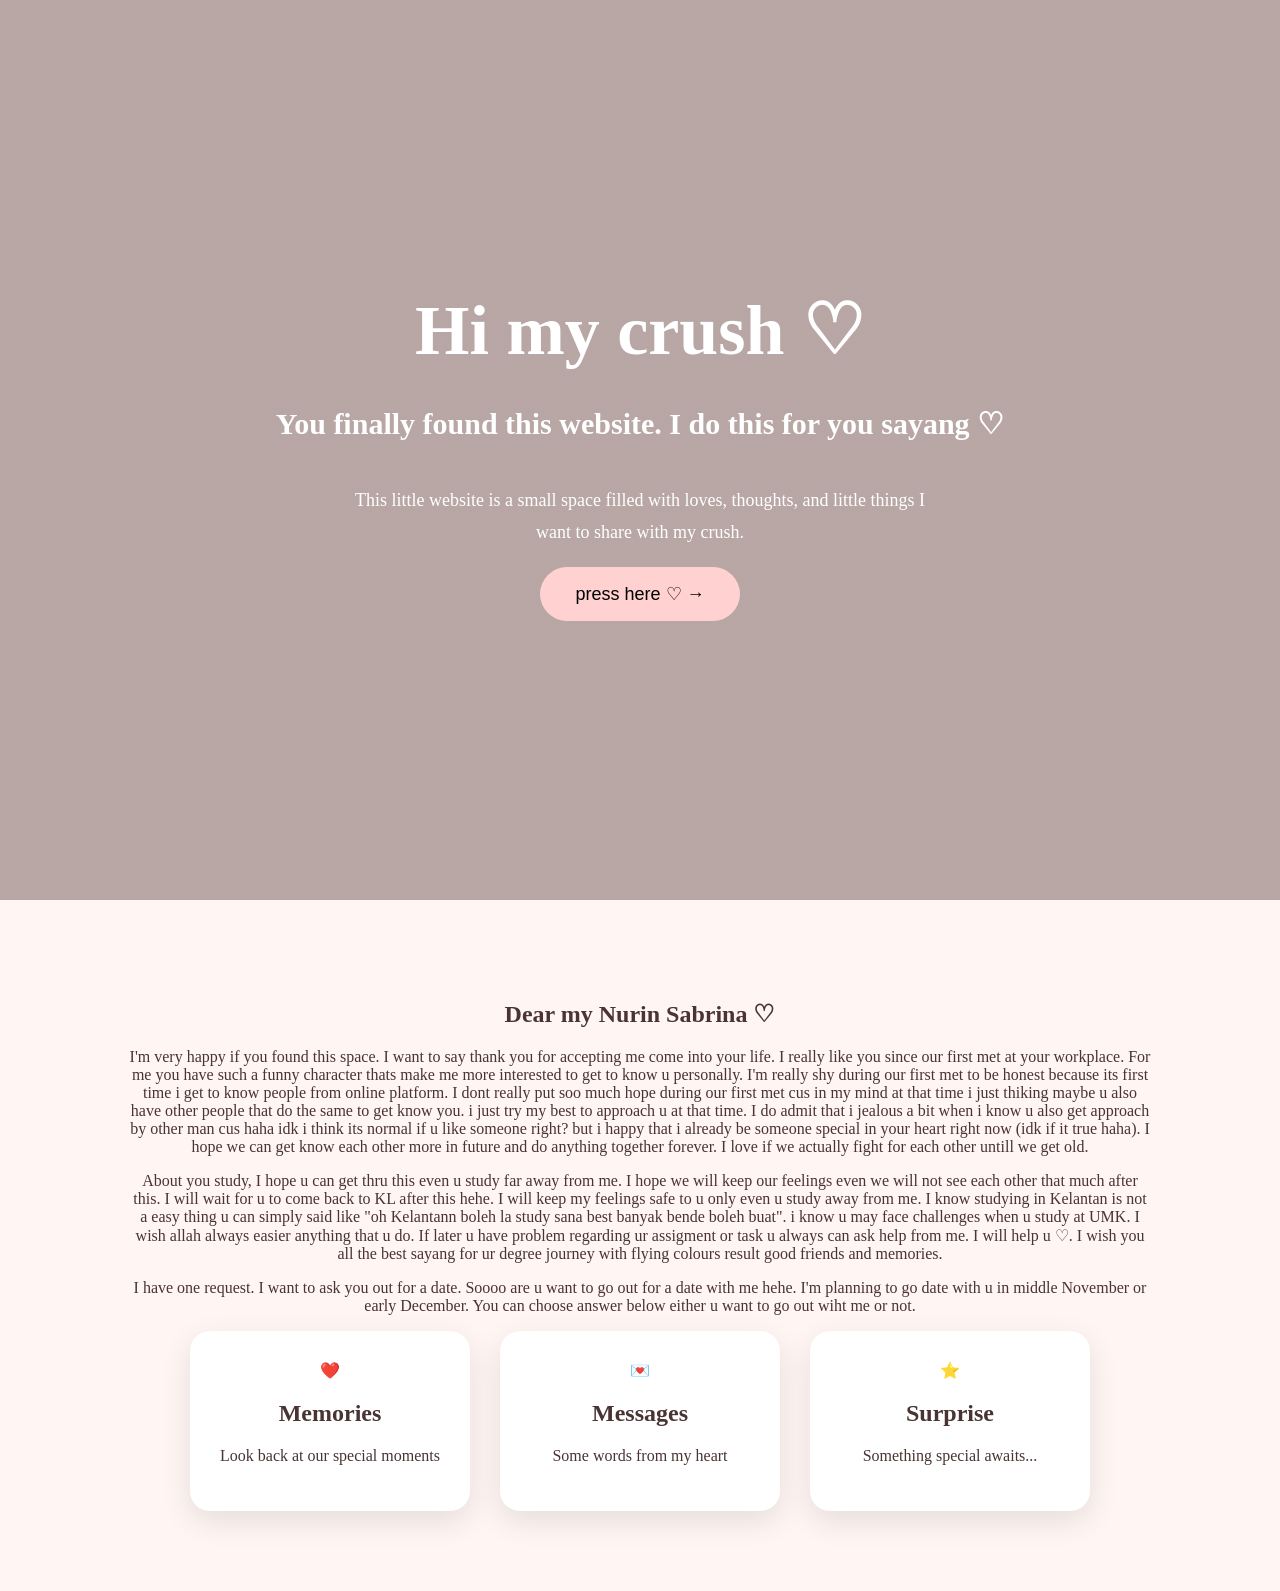
==== index.html @ 5b3f19c7 "Update index.html" ====
<!DOCTYPE html>
<html lang="en">

<head>
    <meta charset="UTF-8">
    <meta name="viewport" content="width=device-width, initial-scale=1.0">

    <title>My Future♡</title>

    <link rel="stylesheet" href="style.css">
</head>

<body>

    <section class="hero">

        <h1>Hi my crush ♡</h1>

        <h2>You finally found this website. I do this for you sayang ♡</h2>

        <p>
            This little website is a small space
            filled with loves, thoughts,
            and little things I want to share with my crush.
        </p>

        <button onclick="startWebsite()">
           press here ♡ →
        </button>

    </section>


    <section class="explore">

        <h1>Dear my Nurin Sabrina ♡</h1>

        <p>
            I'm very happy if you found this space. I want to say thank you for accepting me come into your life. I really like you since our first met at your workplace.
            For me you have such a funny character thats make me more interested to get to know u personally. I'm really shy during our first met to be honest because its
            first time i get to know people from online platform. I dont really put soo much hope during our first met cus in my mind at that time i just thiking maybe u 
            also have other people that do the same to get know you. i just try my best to approach u at that time. I do admit that i jealous a bit when i know u also get
            approach by other man cus haha idk i think its normal if u like someone right? but i happy that i already be someone special in your heart right now
            (idk if it true haha). I hope we can get know each other more in future and do anything together forever. I love if we actually fight for each other untill we
            get old. 
        </p>
        <p>
            About you study, I hope u can get thru this even u study far away from me. I hope we will keep our feelings even we will not see each other that much after this.
            I will wait for u to come back to KL after this hehe. I will keep my feelings safe to u only even u study away from me. I know studying in Kelantan is not a easy
            thing u can simply said like "oh Kelantann boleh la study sana best banyak bende boleh buat". i know u may face challenges when u study at UMK. I wish allah 
            always easier anything that u do. If later u have problem regarding ur assigment or task u always can ask help from me. I will help u ♡. I wish you all the best 
            sayang for ur degree journey with flying colours result good friends and memories. 
        </p>
        <p>
                                              I have one request. I want to ask you out for a date. Soooo are u want to go out for a date with me hehe.
                                              I'm planning to go date with u in middle November or early December. You can choose answer below either u
                                                                                  want to go out wiht me or not.
        </p>
        <div class="cards">

            <div class="card" onclick="showMessage('memories')">
                ❤️
                <h2>Memories</h2>
                <p>Look back at our special moments</p>
            </div>

            <div class="card" onclick="showMessage('messages')">
                💌
                <h2>Messages</h2>
                <p>Some words from my heart</p>
            </div>

            <div class="card" onclick="showMessage('surprise')">
                ⭐
                <h2>Surprise</h2>
                <p>Something special awaits...</p>
            </div>

        </div>

    </section>


    <script src="script.js"></script>

</body>

</html>
---- style.css ----
body {
    margin: 0;
    font-family: "Comic Sans MS", cursive;
    background: #fff5f2;
    color: #493333;
}

.hero {
    min-height: 100vh;

    display: flex;
    flex-direction: column;
    justify-content: center;
    align-items: center;

    text-align: center;

    background:
        linear-gradient(
            rgba(50, 20, 20, 0.35),
            rgba(50, 20, 20, 0.35)
        ),
        url("images/sunset.jpg");

    background-size: cover;
    background-position: center;

    color: white;
}

.hero h1 {
    font-size: 70px;
    margin: 10px;
}

.hero h2 {
    font-size: 30px;
}

.hero p {
    max-width: 600px;
    font-size: 18px;
    line-height: 1.8;
}

button {
    padding: 16px 35px;

    border: none;
    border-radius: 30px;

    background: #ffd1d1;

    font-size: 18px;

    cursor: pointer;

    transition: 0.3s;
}

button:hover {
    transform: scale(1.1);
}

.explore {
    padding: 80px 10%;
    text-align: center;
}

.cards {
    display: flex;
    justify-content: center;
    gap: 30px;
    flex-wrap: wrap;
}

.card {
    width: 220px;
    padding: 30px;

    background: white;

    border-radius: 20px;

    box-shadow: 0 10px 30px rgba(0,0,0,0.1);

    cursor: pointer;

    transition: 0.3s;
}

.card:hover {
    transform: translateY(-10px) rotate(1deg);
}
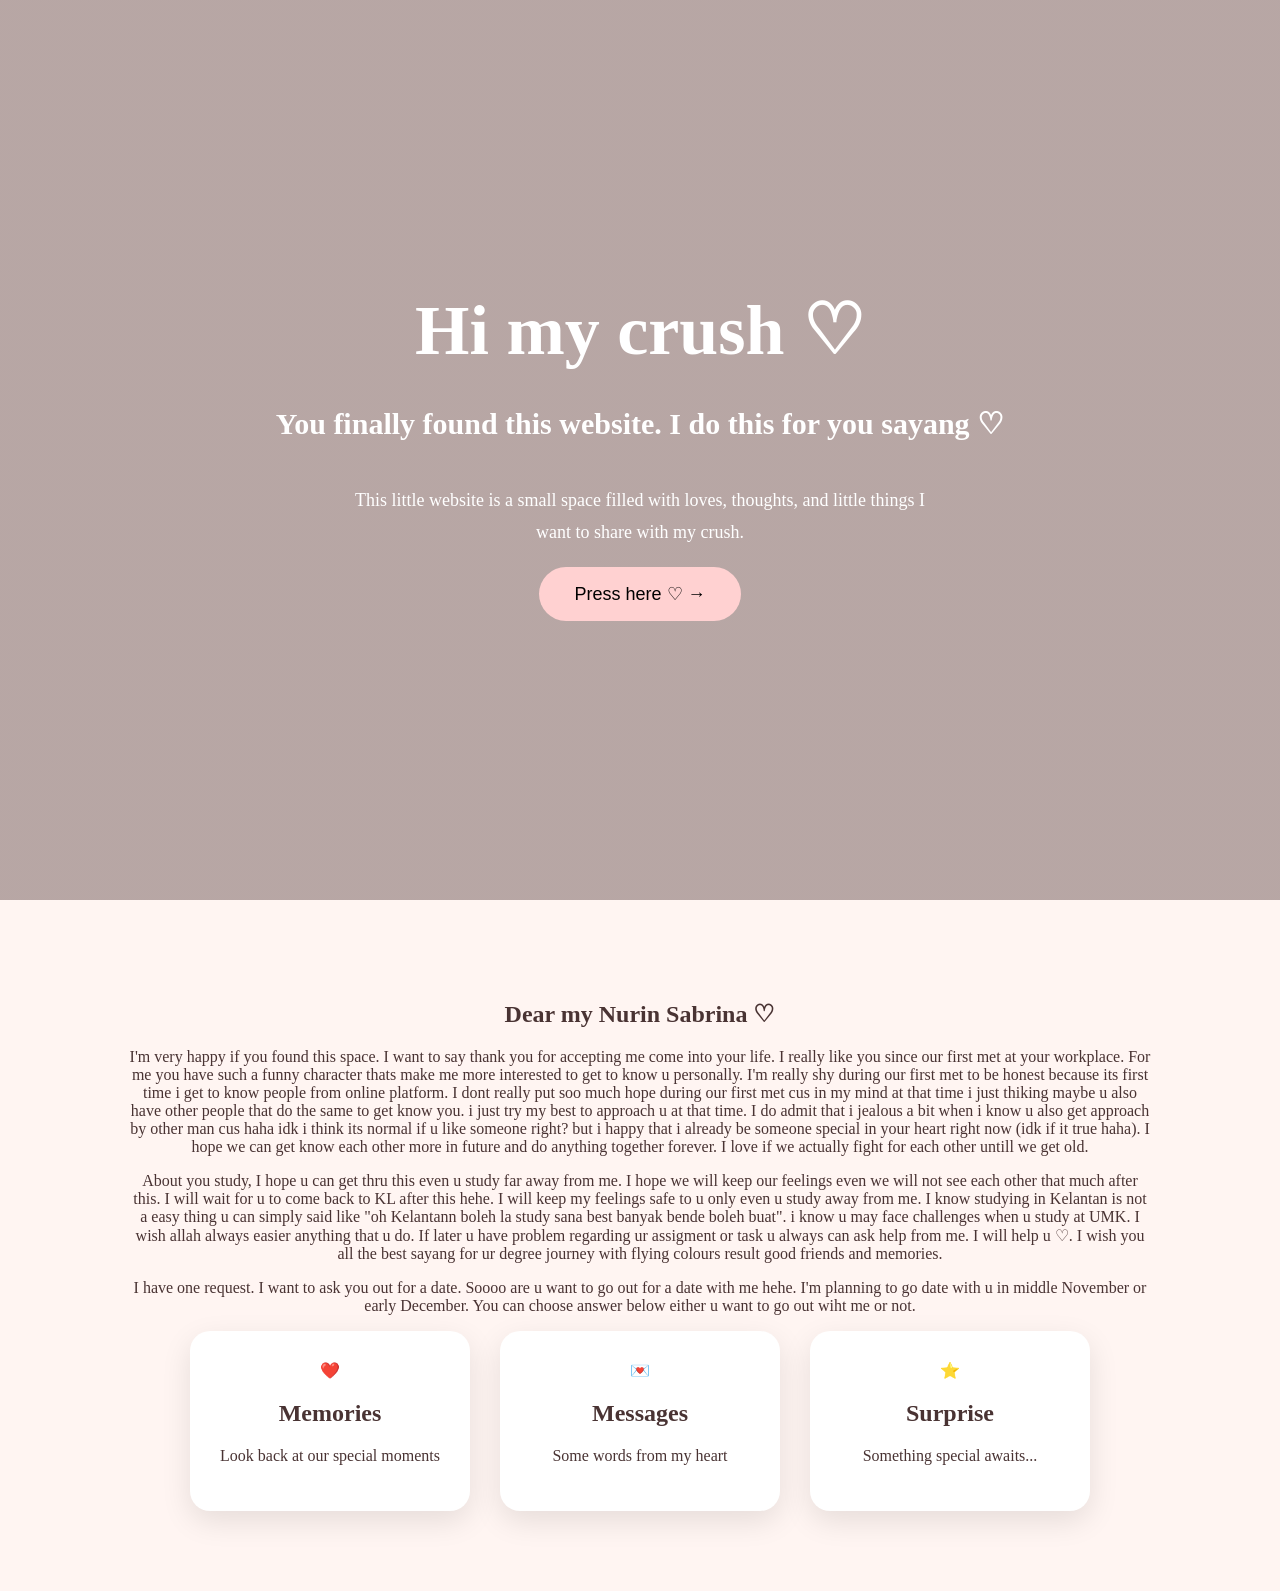
==== commit 241ea30b: "Update index.html" ====
--- a/index.html
+++ b/index.html
@@ -25,7 +25,7 @@
         </p>
 
         <button onclick="startWebsite()">
-           press here ♡ →
+           Press here ♡ →
         </button>
 
     </section>
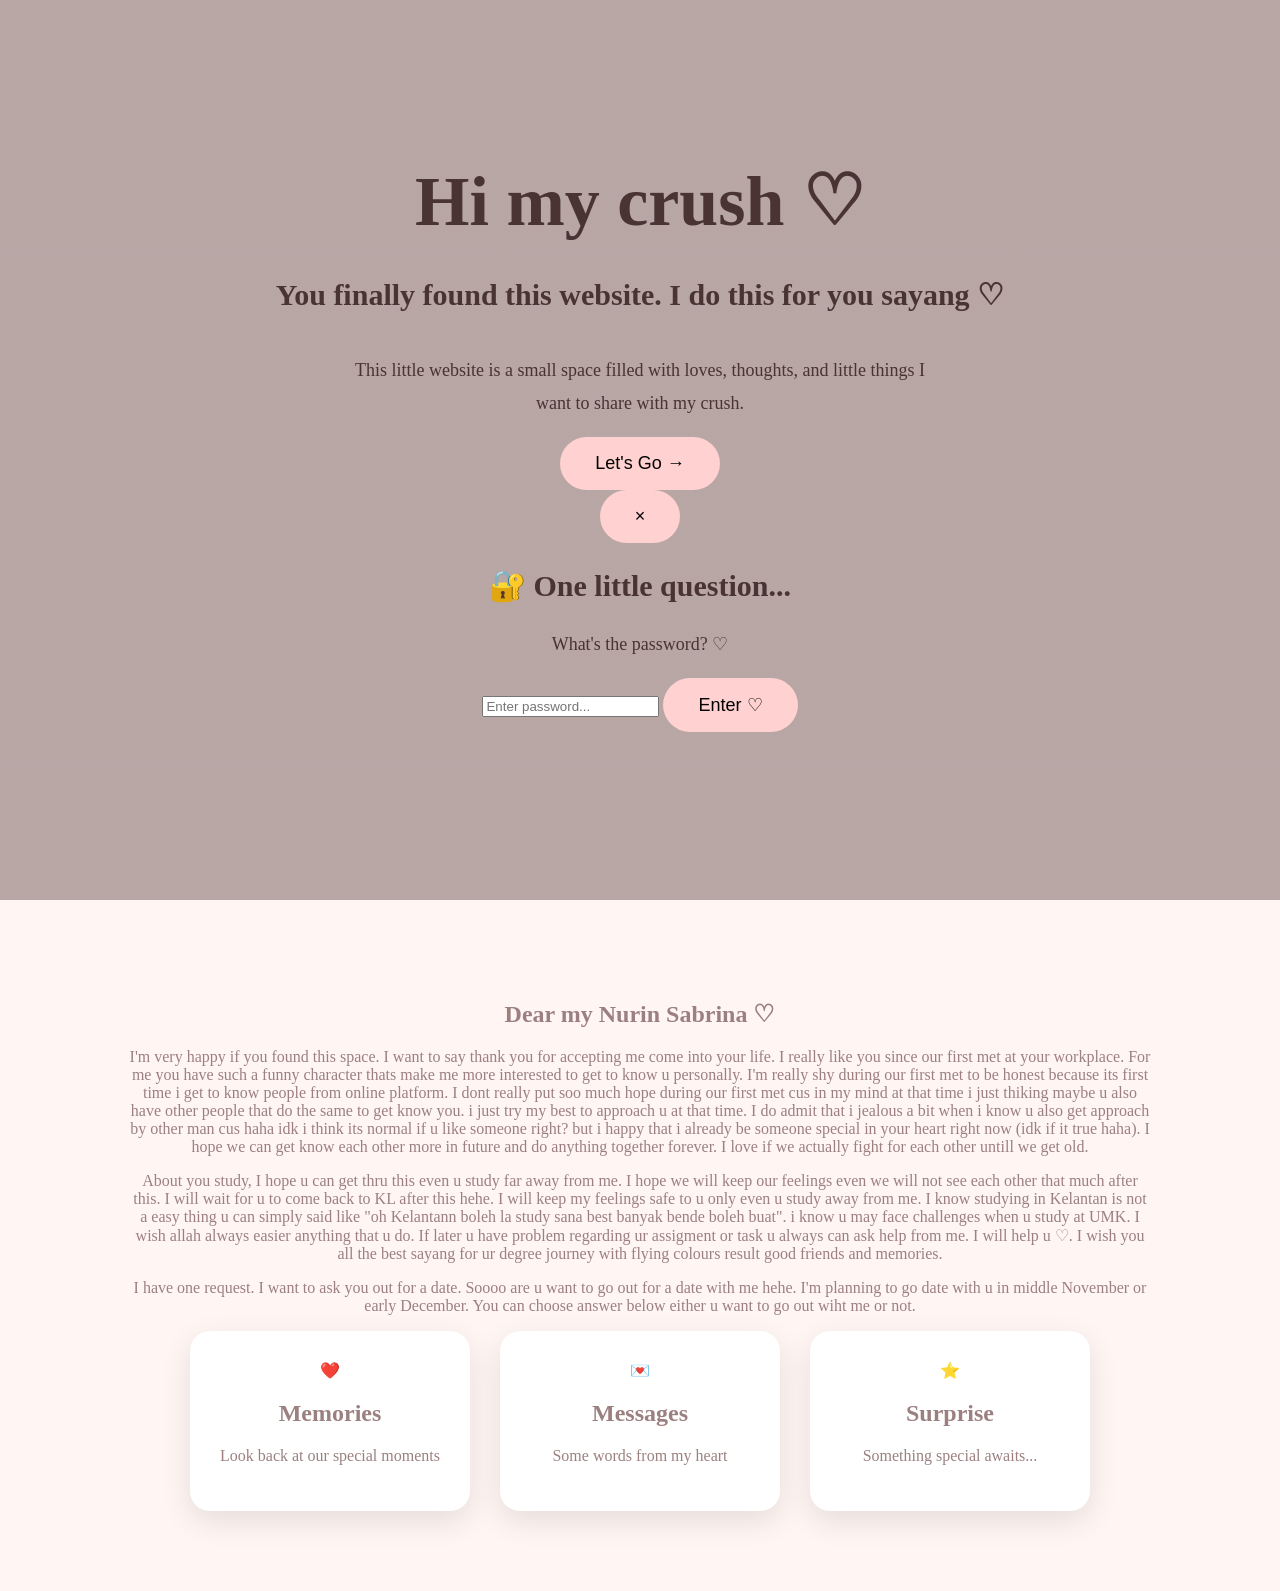
==== commit e68f9f5b: "Update index.html" ====
--- a/index.html
+++ b/index.html
@@ -24,9 +24,35 @@
             and little things I want to share with my crush.
         </p>
 
-        <button onclick="startWebsite()">
-           Press here ♡ →
+        <button onclick="openPassword()">
+    Let's Go →
+</button>
+
+<div id="passwordBox" class="password-box">
+
+    <div class="password-content">
+
+        <button class="close" onclick="closePassword()">×</button>
+
+        <h2>🔐 One little question...</h2>
+
+        <p>What's the password? ♡</p>
+
+        <input
+            type="password"
+            id="passwordInput"
+            placeholder="Enter password..."
+        >
+
+        <button onclick="checkPassword()">
+            Enter ♡
         </button>
+
+        <p id="wrongPassword"></p>
+
+    </div>
+
+</div>
 
     </section>
 
--- a/style.css
+++ b/style.css
@@ -2,7 +2,8 @@
     margin: 0;
     font-family: "Comic Sans MS", cursive;
     background: #fff5f2;
-    color: #493333;
+    color: #9c8080;
+ 
 }
 
 .hero {
@@ -25,7 +26,7 @@
     background-size: cover;
     background-position: center;
 
-    color: white;
+    color: #493333;
 }
 
 .hero h1 {
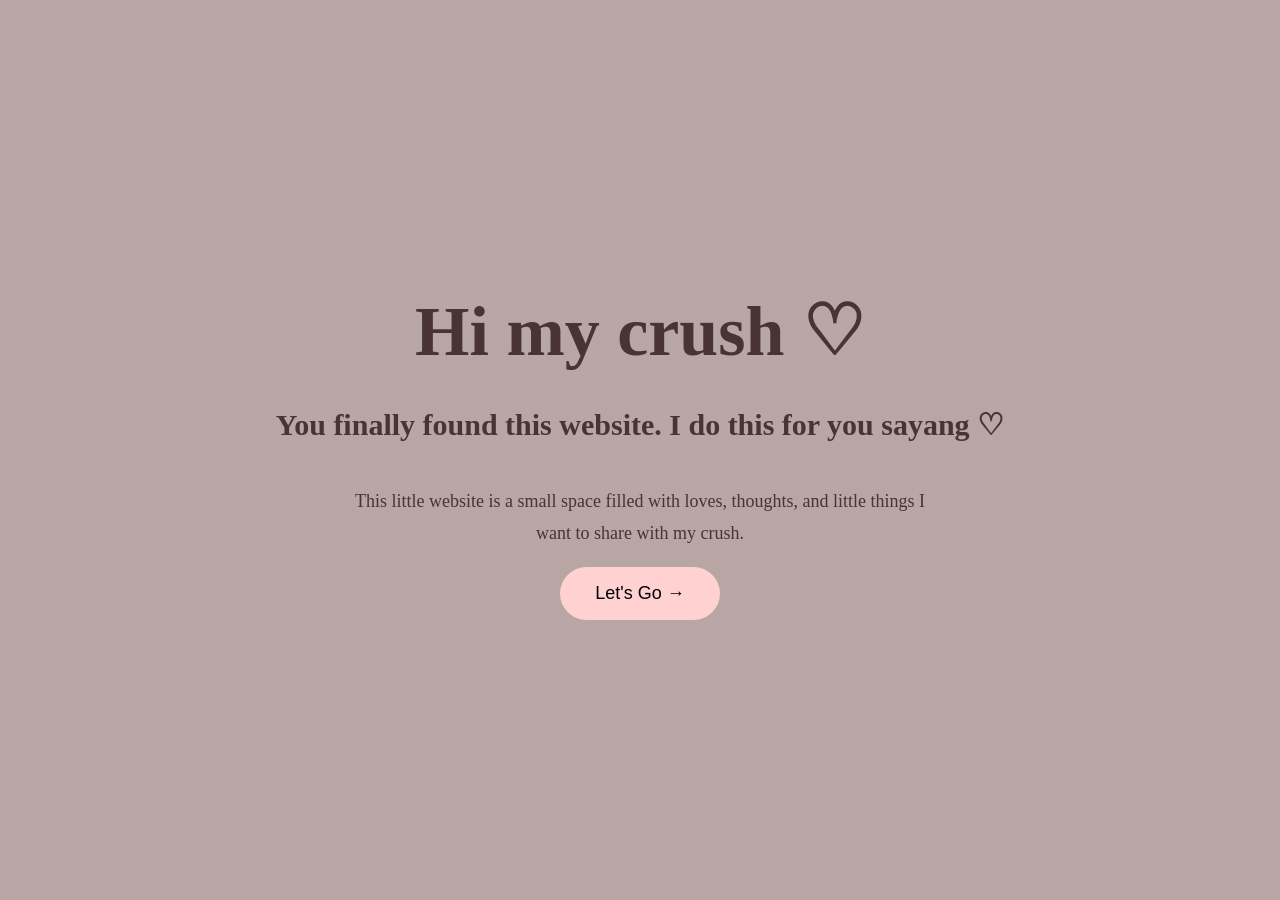
==== commit a7c0226c: "Update index.html" ====
--- a/index.html
+++ b/index.html
@@ -57,56 +57,6 @@
     </section>
 
 
-    <section class="explore">
-
-        <h1>Dear my Nurin Sabrina ♡</h1>
-
-        <p>
-            I'm very happy if you found this space. I want to say thank you for accepting me come into your life. I really like you since our first met at your workplace.
-            For me you have such a funny character thats make me more interested to get to know u personally. I'm really shy during our first met to be honest because its
-            first time i get to know people from online platform. I dont really put soo much hope during our first met cus in my mind at that time i just thiking maybe u 
-            also have other people that do the same to get know you. i just try my best to approach u at that time. I do admit that i jealous a bit when i know u also get
-            approach by other man cus haha idk i think its normal if u like someone right? but i happy that i already be someone special in your heart right now
-            (idk if it true haha). I hope we can get know each other more in future and do anything together forever. I love if we actually fight for each other untill we
-            get old. 
-        </p>
-        <p>
-            About you study, I hope u can get thru this even u study far away from me. I hope we will keep our feelings even we will not see each other that much after this.
-            I will wait for u to come back to KL after this hehe. I will keep my feelings safe to u only even u study away from me. I know studying in Kelantan is not a easy
-            thing u can simply said like "oh Kelantann boleh la study sana best banyak bende boleh buat". i know u may face challenges when u study at UMK. I wish allah 
-            always easier anything that u do. If later u have problem regarding ur assigment or task u always can ask help from me. I will help u ♡. I wish you all the best 
-            sayang for ur degree journey with flying colours result good friends and memories. 
-        </p>
-        <p>
-                                              I have one request. I want to ask you out for a date. Soooo are u want to go out for a date with me hehe.
-                                              I'm planning to go date with u in middle November or early December. You can choose answer below either u
-                                                                                  want to go out wiht me or not.
-        </p>
-        <div class="cards">
-
-            <div class="card" onclick="showMessage('memories')">
-                ❤️
-                <h2>Memories</h2>
-                <p>Look back at our special moments</p>
-            </div>
-
-            <div class="card" onclick="showMessage('messages')">
-                💌
-                <h2>Messages</h2>
-                <p>Some words from my heart</p>
-            </div>
-
-            <div class="card" onclick="showMessage('surprise')">
-                ⭐
-                <h2>Surprise</h2>
-                <p>Something special awaits...</p>
-            </div>
-
-        </div>
-
-    </section>
-
-
     <script src="script.js"></script>
 
 </body>
--- a/style.css
+++ b/style.css
@@ -93,3 +93,79 @@
 .card:hover {
     transform: translateY(-10px) rotate(1deg);
 }
+
+/* PASSWORD POPUP */
+
+.password-box {
+    display: none;
+
+    position: fixed;
+    inset: 0;
+
+    background: rgba(0, 0, 0, 0.5);
+
+    justify-content: center;
+    align-items: center;
+
+    z-index: 1000;
+}
+
+.password-content {
+    background: #fff5f2;
+
+    padding: 40px;
+
+    border-radius: 25px;
+
+    text-align: center;
+
+    width: 350px;
+
+    box-shadow: 0 20px 50px rgba(0, 0, 0, 0.2);
+}
+
+.password-content h2 {
+    color: #493333;
+}
+
+.password-content p {
+    color: #9c8080;
+}
+
+.password-content input {
+    width: 80%;
+
+    padding: 14px;
+
+    margin: 15px 0;
+
+    border: 2px solid #ffd1d1;
+
+    border-radius: 20px;
+
+    text-align: center;
+
+    font-size: 16px;
+
+    outline: none;
+}
+
+.close {
+    background: none;
+
+    font-size: 30px;
+
+    padding: 0;
+
+    float: right;
+
+    color: #9c8080;
+}
+
+.close:hover {
+    transform: none;
+}
+
+#wrongPassword {
+    color: #d66;
+}
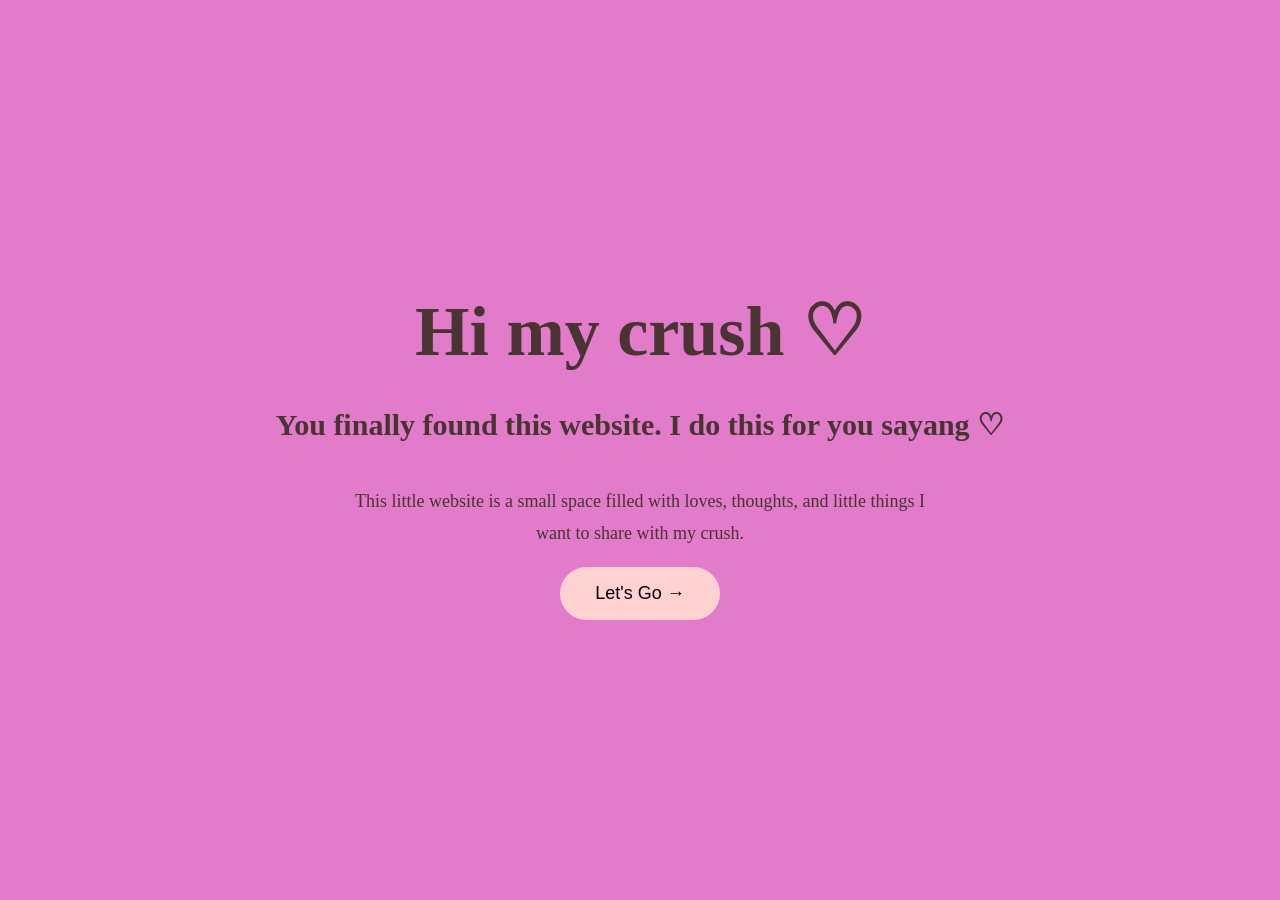
==== commit 0b7f9db8: "Update index.html" ====
--- a/index.html
+++ b/index.html
@@ -10,7 +10,7 @@
     <link rel="stylesheet" href="style.css">
 </head>
 
-<body>
+<body class="page1">
 
     <section class="hero">
 
--- a/style.css
+++ b/style.css
@@ -1,9 +1,16 @@
 body {
     margin: 0;
     font-family: "Comic Sans MS", cursive;
-    background: #fff5f2;
-    color: #9c8080;
+    
  
+}
+
+body.page1 {
+    background-color: #e17bca;
+}
+
+body.page2 {
+    background-color: #fff5f2;
 }
 
 .hero {
@@ -15,16 +22,6 @@
     align-items: center;
 
     text-align: center;
-
-    background:
-        linear-gradient(
-            rgba(50, 20, 20, 0.35),
-            rgba(50, 20, 20, 0.35)
-        ),
-        url("images/sunset.jpg");
-
-    background-size: cover;
-    background-position: center;
 
     color: #493333;
 }
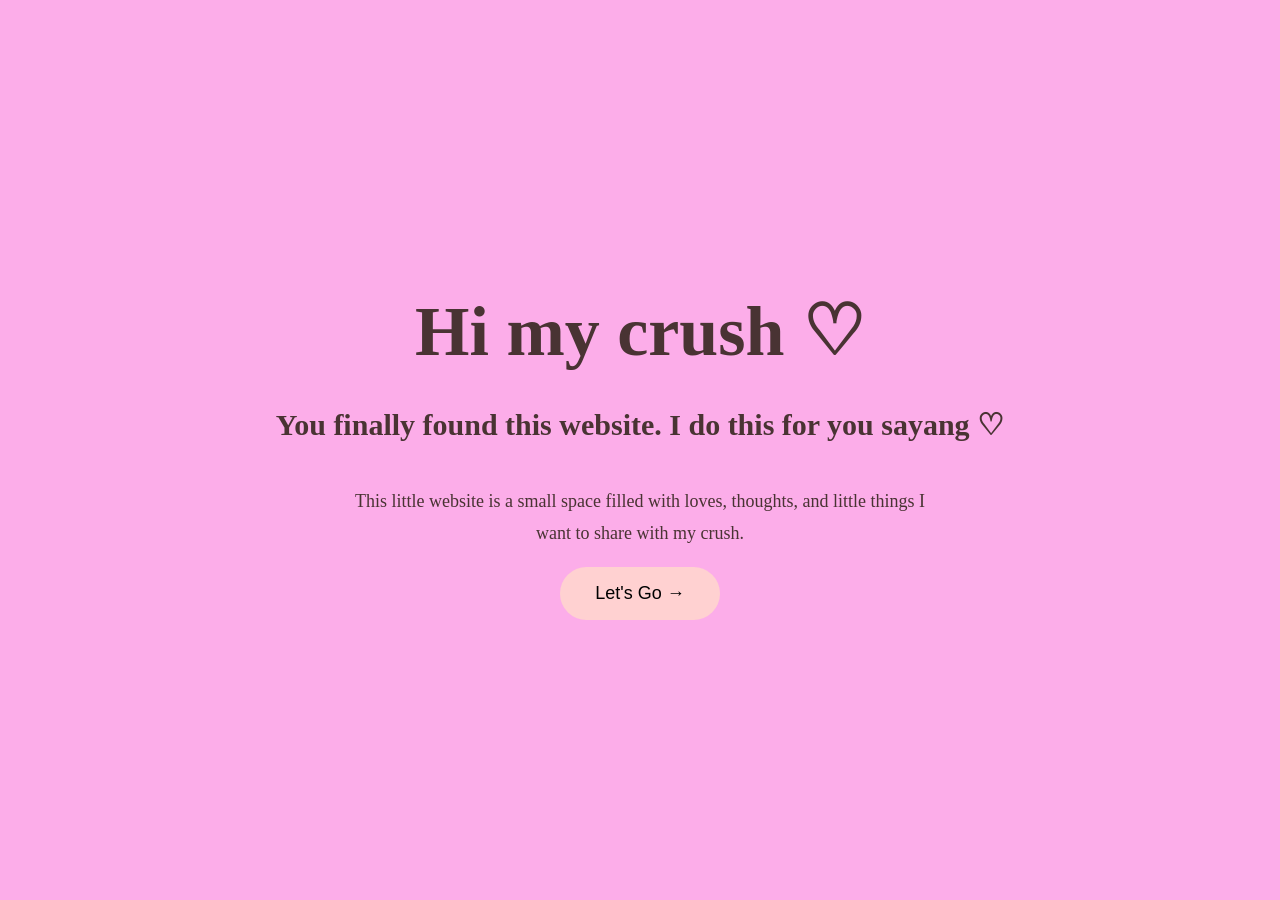
==== commit 98209bb0: "Update index.html" ====
--- a/index.html
+++ b/index.html
@@ -34,9 +34,11 @@
 
         <button class="close" onclick="closePassword()">×</button>
 
-        <h2>🔐 One little question...</h2>
+        <h2>🔐 Sayang needs to insert password first</h2>
 
-        <p>What's the password? ♡</p>
+        <p>Hint: Date of our first met ♡
+                  exp: 12/12/2024
+        </p>
 
         <input
             type="password"
--- a/style.css
+++ b/style.css
@@ -6,7 +6,7 @@
 }
 
 body.page1 {
-    background-color: #e17bca;
+    background-color: #fcade9;
 }
 
 body.page2 {
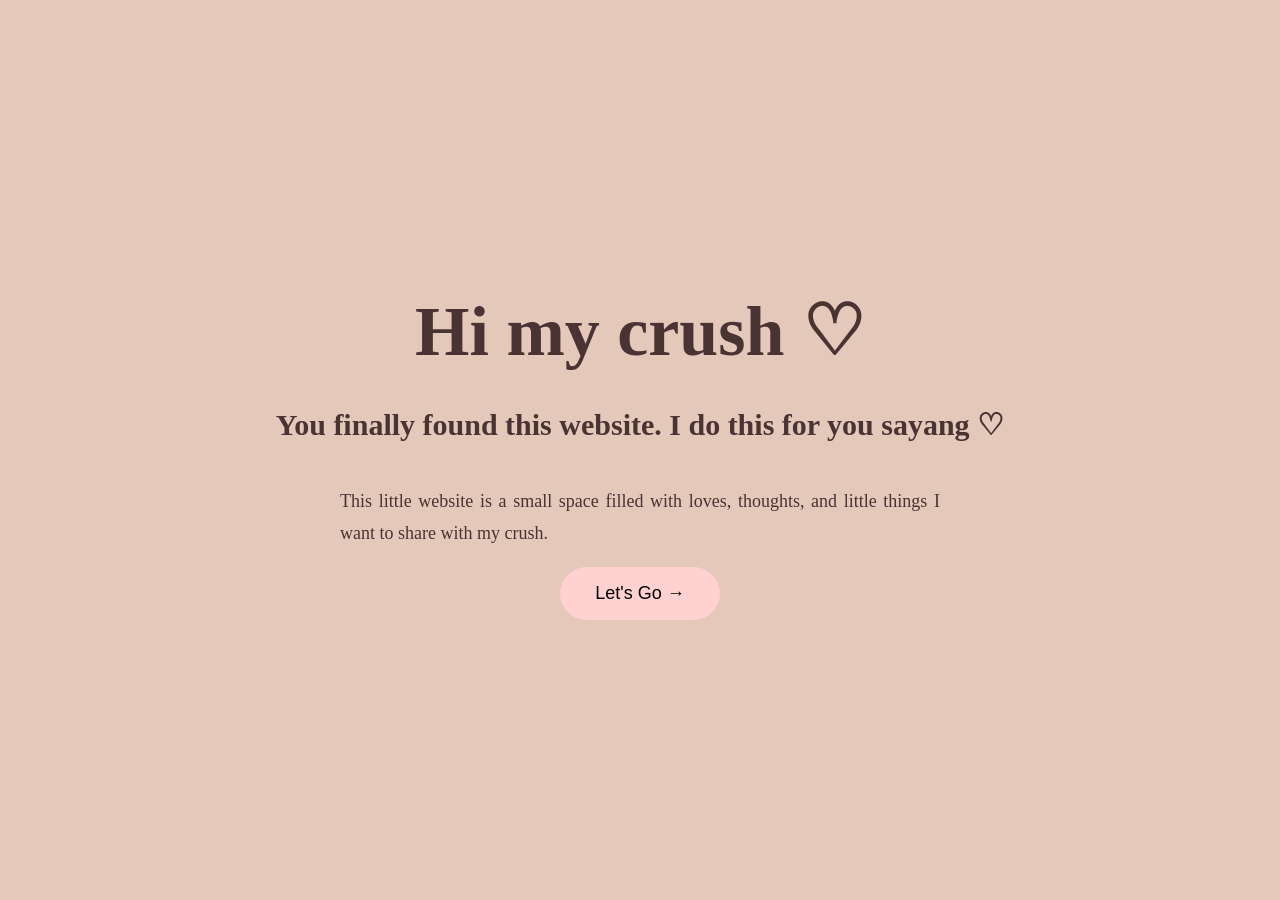
==== commit 1f226914: "Update index.html" ====
--- a/index.html
+++ b/index.html
@@ -37,7 +37,10 @@
         <h2>🔐 Sayang needs to insert password first</h2>
 
         <p>Hint: Date of our first met ♡
-                  exp: 12/12/2024
+               
+        </p>
+        <p> 
+           exp: 12/12/2024
         </p>
 
         <input
--- a/style.css
+++ b/style.css
@@ -1,16 +1,22 @@
 body {
     margin: 0;
     font-family: "Comic Sans MS", cursive;
-    
+
  
 }
 
 body.page1 {
-    background-color: #fcade9;
+    background-color: #e4c8ba;
+    text-align: center;
 }
 
 body.page2 {
-    background-color: #fff5f2;
+    background-color: #fffbfa;
+    background-image: radial-gradient(#f0c9e4 1.5px, transparent 1.5px);
+    background-size: 30px 30px;
+    color: #d080bc;
+    text-align: justify;
+
 }
 
 .hero {
@@ -39,6 +45,7 @@
     max-width: 600px;
     font-size: 18px;
     line-height: 1.8;
+    text-align: justify;
 }
 
 button {
@@ -61,8 +68,12 @@
 }
 
 .explore {
-    padding: 80px 10%;
-    text-align: center;
+    background-color: #fffbfa;
+    max-width: 900px;
+    margin: 0 auto;
+    padding: 40px;
+   
+    
 }
 
 .cards {
@@ -163,6 +174,51 @@
     transform: none;
 }
 
+
+
 #wrongPassword {
     color: #d66;
 }
+
+.photo-row {
+    display: flex;
+    justify-content: center;
+    align-items: flex-start;
+    gap: 40px;
+    margin: 30px auto;
+}
+
+.photo-item {
+    text-align: center;
+}
+
+.photo-item img {
+    width: 250px;
+    height: 350px;
+    object-fit: cover;
+
+    border: 5px solid white;
+    border-radius: 15px;
+
+    box-shadow: 0 5px 15px rgba(0, 0, 0, 0.15);
+}
+
+.photo-item p {
+    margin-top: 10px;
+    font-size: 16px;
+}
+
+.music-button {
+    background-color: #e17bca;
+    color: white;
+    border: none;
+    padding: 12px 25px;
+    border-radius: 25px;
+    font-family: "Comic Sans MS", cursive;
+    font-size: 16px;
+    cursor: pointer;
+}
+
+.music-button:hover {
+    opacity: 0.8;
+}
